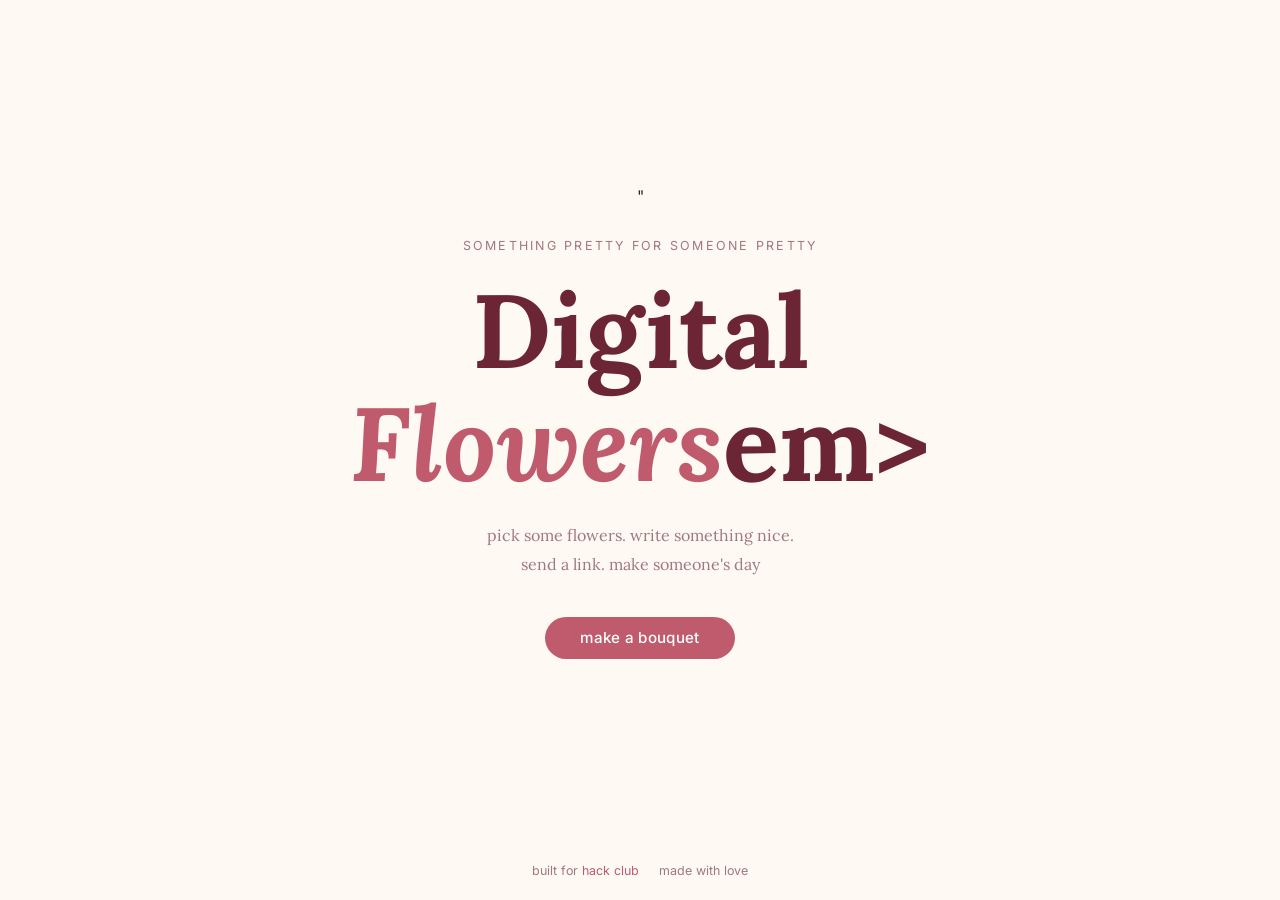
==== index.html @ 5916d431 "initial commit - landing page and bouquet builder" ====
<html lang="en">
    <head>
        <meta charset="UTF-8"/>
        <meta name="viewport" content="width=device-width, inital-scale=1.0 "/>
        <title> Digital Flowers</title>
        <link href="https://fonts.googleapis.com/css2?family=Lora:ital,wght@0,400;0,600;1,400&family=Inter:wght@300;400;500&display=swap" rel="stylesheet" />"
        <link rel="stylesheet" href="style.css" />
    </head>
    <body>
</html>

<div class="bg-flowers" aria-hidden="true">
    <span style="--x: 7%;  --delay: 0s;   --size: 2rem;">🌸</span>
    <span style="--x: 19%; --delay: 1.4s; --size: 1.5rem;">🌼</span>
    <span style="--x: 33%; --delay: 0.6s; --size: 2.2rem;">🌹</span>
    <span style="--x: 50%; --delay: 2.1s; --size: 1.7rem;">🌷</span>
    <span style="--x: 64%; --delay: 0.3s; --size: 2rem;">🌻</span>
    <span style="--x: 78%; --delay: 1.8s; --size: 1.4rem;">🌸</span>
    <span style="--x: 90%; --delay: 0.9s; --size: 2.1rem;">🌼</span>
  </div>

  <main>
    <p class="label">something pretty for someone pretty</p>
    <h1>Digital<br><em>Flowers</em>em></h1><h1>
    <p class="sub">pick some flowers. write something nice.<br> send a link. make someone's day</p>
    <a href="bouquet.html" class="btn">make a bouquet</a>
    </main>
    <footer>
        built for <a href="https://hackclub.com" target="_blank">hack club</a> &nbsp; &nbsp; made with love
    </footer>

</body>
</html>

    
  </main>
---- style.css ----
:root {
    --cream: #fef9f2;
    --blush: #f5cdd6;
    --rose: #bf5b6d;
    --deep: #6b2535;
    --text: #382028;
    --muted: #a07880;
    --white: #ffffff;
}
*, *::before, *::after {
  box-sizing: border-box;
  margin: 0;
  padding: 0;
}

body {
    font-family: 'Inter', sans-serif;
    background: var(--cream);
    color: var(--text);
    min-height: 100vh;
    display: flex;
    flex-direction: column;
    align-items: center;
    justify-content: center;
    overflow: hidden;
    position:relative;
}
main {
    text-align: center;
    z-index: 1;
    padding: 2rem;
}
.label {
    font-size: 0.78rem;
    letter-spacing: 0.18em;
    text-transform: uppercase;
    color: var(--muted);
    margin-bottom: 1.3rem;
}

h1{
    font-family: 'Lora', serif;
    font-size: clamp(3rem, 9vw, 6.5rem);
    line-height: 1.08;
    color: var(--deep);
    margin-bottom: 1.4rem;
}
h1 em {
    font-style: italic;
    color: var(--rose);
}
.sub{
    font-size: 1rem;
    color: var(--muted);
    line-height: 1.8;
    margin-bottom: 2.4rem;
    font-weight: 300;
}
.btn {
    display: inline-block;
    text-decoration: none;
    padding: 0.8rem 2.2rem;
    background: var(--rose);
    color: var(--white);
    border-radius: 999px;
    font-family: 'Inter', sans-serif;
    font-size: 0.95rem;
    font-weight: 500;
    letter-spacing: 0.02em;
    transition: transform 0.15s ease, box shadow 0.15s ease;
}
.btn:hover {
    transform: translateY(-2px);
    box-shadow: 0 8px 24px rgba(191, 91, 109, 0.28);
}
.btn:active {
    transform: translateY(0);
}
.bg-flowers {
    position: fixed;
    inset: 0;
    pointer-events: none;
    z-index: 0;
}
.bg-flowers span {
    position: absolute;
    bottom: -4rem;
    left: var(--x);
    font-size: var(--size);
    opacity: 0;
    animation: drift 10s var(--delay) infinite ease-in-out;
}
@keyframes drift {
    0%   { transform: translateY(0) rotate(0deg);   opacity: 0; }
  8%   { opacity: 0.6; }
  92%  { opacity: 0.4; }
  100% { transform: translateY(-115vh) rotate(20deg); opacity: 0; }
}
footer {
    position: fixed;
    bottom: 1.4rem;
    font-size: 0.78rem;
    color: var(--muted);
    z-index: 1;
}
footer a{
    color: var(--rose);
    text-decoration: none;
}
footer a:hover{
    text-decoration: underline;
}

body.builder-page {
    display: block;
    overflow-y: auto;
    align-items: unset;
    justify-content: unset;
    padding: 2rem 1rem 4rem;
}
.backlink {
    display: inline-block;
    color: var(--muted);
    text-decoration: none;
    font-size: 0.85rem;
    margin-bottom: 2rem;
    padding-left: 0.5rem;
    transition: color 0.15s}

.back-link:hover {
    color: var(--rose);
}
.builder {
    max-width: 560px;
    margin: 0 auto;
}
.step {
    margin-bottom: 2.4rem;
}
.step h2{
    font-family: 'Lora', serif;
    font-size: 1.5rem;
    color: var(--deep);
    margin-bottom: 0.4rem;
    font-weight: 400;
}
.flower-picker {
  display: grid;
  grid-template-columns: repeat(4,1fr);
}
.flower-opt { 
    background: transparent;
    border: 1.5 px colid var(--blush);
    border-radius: 14px;
    padding: 0.9rem 0.6rem;
    cursor: pointer;
    display: flex;
    flex-direction: column;
    align-items: center;
    gap: 0.3rem;
    font-size: 1.8rem;
    transition: border-color 0.15s, background 0.15s, transform 0.1s;
}
.flower-opt span {
    font-family: 'Inter', sans-serif;
    font-size: 0.72rem;
    color: var(--muted);
}
.flower-opt:hover {
    border-color: var(--rose);
    transform: translateY(-2px);
}
.flower-opt.selected{
    background: #fdeef1;
    border-color: var(--rose);
}
.bouquet-preview {
    background: var(--white);
    border: 1.5px dashed var(--blush);
    border-radius: 18px;
    min-height: 100px;
    padding: 1.2rem;
    margin-bottom: 2.4rem;
    display: flex;
    flex-wrap: wrap;
    gap: 0.4rem;
    align-items: center;
    justify-content: center;
}
.preview-empty {
    font-size: 0.85rem;
    color: var(--muted);
    text-align: center;
    width: 100%;
    display: block;
}
.preview-flower {
    font-size: 2rem;
    animation: pop 0.2 ease;
}
@keyframes pop{ 
    0%   { transform: scale(0.5); opacity: 0; }
  70%  { transform: scale(1.15); }
  100% { transform: scale(1); opacity: 1; }
}
.field {
    display: flex;
    flex-direction: column;
    gap: 0.4rem;
    margin-bottom: 1rem;
}
.field input,
.field textarea {
    font-family: 'Inter, sanserif';
    font-size: 0.95rem;
    color: var(--white);
    border: 1.5px solid var(--blush);
    border-radius: 10px;
    padding: 0.7rem 0.9rem;
    outline: none;
    resize: none;
    transition: border-color 0.15s;
}
.field input:focus,
.field textarea:focus {
    border-color: var(--rose);
}
.link-box {
    margin-top: 1.4rem;
    background: var(--white);
    border: 1.5px solid var(--blush);
    border-radius: 14px;
    padding: 1.2rem;
}
.link-label {
    font-size: 0.78rem;
    text-transform:uppercase;
    letter-spacing: 0.12em;
    color:var(--muted);
    margin-bottom: 0.7rem;
}
.link-row {
    display: flex
    gap: 0.6rem;
}
.link-row input{
    flex: 1;
    font-family: 'Inter', sans-serif;
    font-size: 0.82rem;
    color: var(--muted);
    background: var(--cream);
    border: 1.5px solid var(--blush);
    border-radius: 8px;
    padding: 0.55rem 0.8rem;
    outline: none;
}
.copy-btn{
    background: var(--rose);
    color: var(--white);
    border: none;
    border-radius: 8px;
    padding: 0.55rem 1rem;
    font-family: 'Inter, sans-serif';
    font-size: 0.85rem;
    cursor: pointer;
    transition: opacity 0.15s ;
}
.copy-btn:hover{
    opacity: 0.85;
}
.copied-msg {
    font-size: 0.8rem;
    color: var(--rose);
    margin-top: 0.6rem;
    opacity:0;
    transition: opacity 0.3s;
}
.copied-msg.visible {
opacity 1;
}
.flower-opt img {
    width: 64px;
    height: 64px;
    object-fit: contain;
}
.preview-flower {
    width: 70px;
    height: 70px;
    object-fit: contain;
    animation: pop 0.2s ease;
}
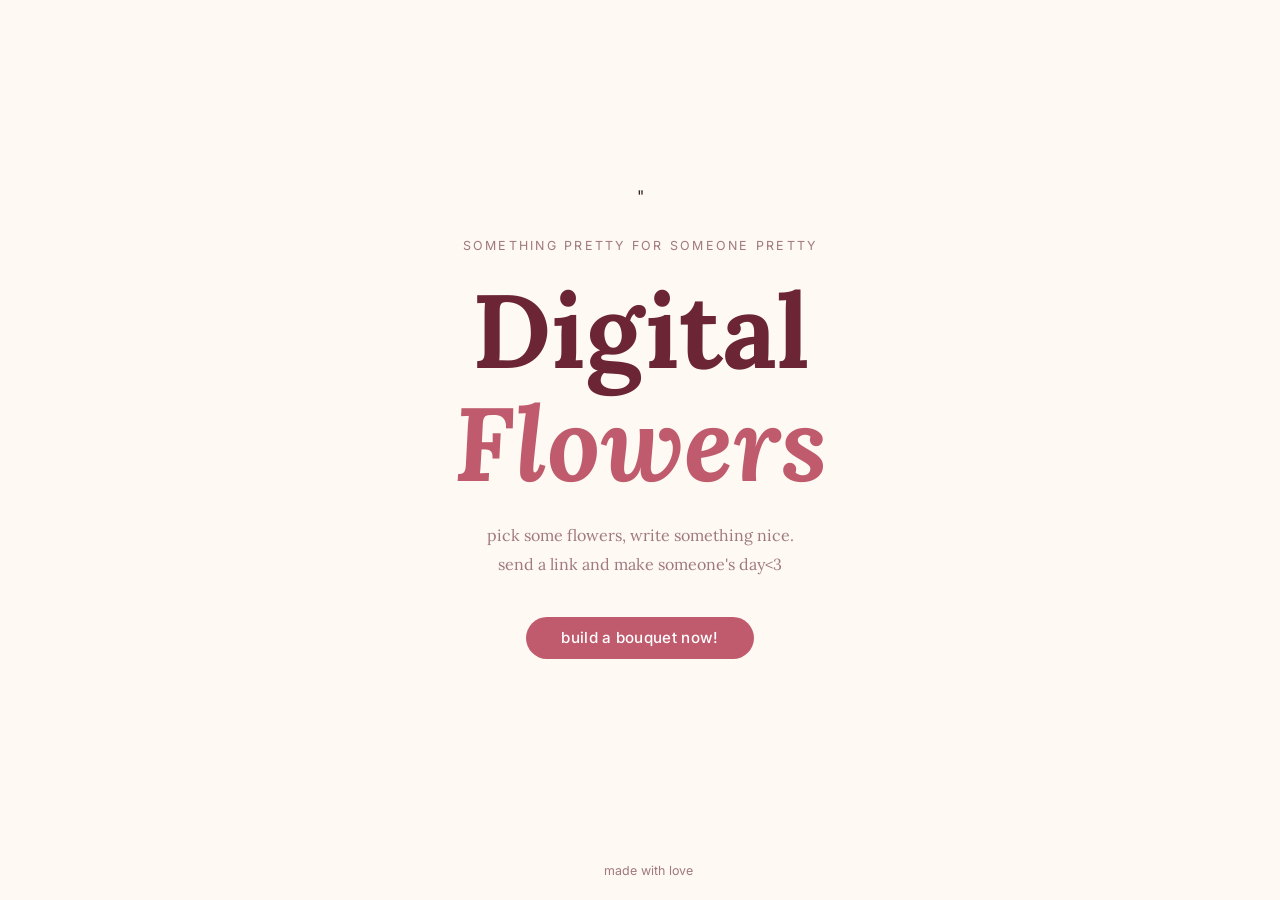
==== commit 47618a38: "improved the design of main landing page + fixed some more bugs" ====
--- a/index.html
+++ b/index.html
@@ -10,23 +10,24 @@
 </html>
 
 <div class="bg-flowers" aria-hidden="true">
-    <span style="--x: 7%;  --delay: 0s;   --size: 2rem;">🌸</span>
-    <span style="--x: 19%; --delay: 1.4s; --size: 1.5rem;">🌼</span>
-    <span style="--x: 33%; --delay: 0.6s; --size: 2.2rem;">🌹</span>
-    <span style="--x: 50%; --delay: 2.1s; --size: 1.7rem;">🌷</span>
-    <span style="--x: 64%; --delay: 0.3s; --size: 2rem;">🌻</span>
-    <span style="--x: 78%; --delay: 1.8s; --size: 1.4rem;">🌸</span>
-    <span style="--x: 90%; --delay: 0.9s; --size: 2.1rem;">🌼</span>
-  </div>
+    <img style="--x: 7%;  --delay: 0s; --size: 5rem;" src="daisy.png.png" />
+    <img style="--x: 19%; --delay: 0.3s; --size: 5rem;" src="rose.png.png" />
+    <img style="--x: 33%; --delay: 0.1s; --size: 5.5rem;" src="sunflower.png.png" />
+    <img style="--x: 50%; --delay: 0.2s; --size: 5rem;" src="lily.png.png"/>
+    <img style="--x: 64%; --delay: 0.2s; --size: 5rem;" src="daisy.png.png" />
+    <img style="--x: 78%; --delay: 0.3s; --size: 4.5rem;" src="rose.png.png" />
+    <img style="--x: 90%; --delay: 0.1s; --size: 5rem;" src="lily.png.png"/>
+        <img style="--x: 33%; --delay: 0.1s; --size: 5.5rem;" src="sunflower.png.png" />
+</div>
 
   <main>
     <p class="label">something pretty for someone pretty</p>
-    <h1>Digital<br><em>Flowers</em>em></h1><h1>
-    <p class="sub">pick some flowers. write something nice.<br> send a link. make someone's day</p>
-    <a href="bouquet.html" class="btn">make a bouquet</a>
+    <h1>Digital<br><em>Flowers</em></h1><h1>
+    <p class="sub">pick some flowers, write something nice.<br> send a link and make someone's day<3 </p>
+    <a href="bouquet.html" class="btn">build a bouquet now!</a>
     </main>
     <footer>
-        built for <a href="https://hackclub.com" target="_blank">hack club</a> &nbsp; &nbsp; made with love
+         &nbsp; &nbsp; made with love
     </footer>
 
 </body>
--- a/style.css
+++ b/style.css
@@ -82,18 +82,20 @@
     pointer-events: none;
     z-index: 0;
 }
-.bg-flowers span {
+.bg-flowers img {
     position: absolute;
     bottom: -4rem;
     left: var(--x);
-    font-size: var(--size);
+    width: var(--size);
+    height: var(--size);
+    object-fit: contain;
     opacity: 0;
     animation: drift 10s var(--delay) infinite ease-in-out;
 }
 @keyframes drift {
     0%   { transform: translateY(0) rotate(0deg);   opacity: 0; }
-  8%   { opacity: 0.6; }
-  92%  { opacity: 0.4; }
+  8%   { opacity: 1; }
+  92%  { opacity: 0.85; }
   100% { transform: translateY(-115vh) rotate(20deg); opacity: 0; }
 }
 footer {
@@ -136,6 +138,7 @@
 }
 .step {
     margin-bottom: 2.4rem;
+    margin-top: 1rem;
 }
 .step h2{
     font-family: 'Lora', serif;
@@ -180,6 +183,7 @@
     border-radius: 18px;
     min-height: 100px;
     padding: 1.2rem;
+    margin-top: 2rem;
     margin-bottom: 2.4rem;
     display: flex;
     flex-wrap: wrap;
@@ -187,13 +191,6 @@
     align-items: center;
     justify-content: center;
 }
-.preview-empty {
-    font-size: 0.85rem;
-    color: var(--muted);
-    text-align: center;
-    width: 100%;
-    display: block;
-}
 .preview-flower {
     font-size: 2rem;
     animation: pop 0.2 ease;
@@ -211,15 +208,16 @@
 }
 .field input,
 .field textarea {
-    font-family: 'Inter, sanserif';
+    font-family: 'Inter', sanserif;
     font-size: 0.95rem;
-    color: var(--white);
+    color: var(--deep);
     border: 1.5px solid var(--blush);
     border-radius: 10px;
     padding: 0.7rem 0.9rem;
     outline: none;
     resize: none;
     transition: border-color 0.15s;
+    background: var(--cream);
 }
 .field input:focus,
 .field textarea:focus {
@@ -289,6 +287,89 @@
     object-fit: contain;
     animation: pop 0.2s ease;
 }
-
-
-
+.bouquet-preview {
+    position: relative;
+    min-height: 300px;
+    background: transparent;
+    border: 1.5px; dashed var(--blush);
+    border-radius: 18px;
+    margin-bottom: 2.4rem;
+    display: flex;
+    align-items: flex-end;
+    justify-content: center;
+    padding-bottom: 1rem;
+}
+.preview-empty{
+  font-size: 0.85rem;
+  color: var(--muted);
+  text-align: center;
+  width: 100%;
+  display: block;
+  position: absolute;
+  top: 1rem;
+  left: 0;
+  z-index: 2;
+   
+}
+.greens {
+    position: absolute;
+    bottom: 0;
+    left: 50%;
+    transform: translateX(-50%);
+    width: 260px;
+    pointer-events: none;
+    z-index: 0;
+}
+.flowers-layer {
+    position: absolute;
+    bottom: 70px;
+    left: 50%;
+    transform: translateX(-50%);
+    width: 260px;
+    height: 180px;
+    z-index: 1;
+}
+ .preview-flower {
+    position: absolute;
+    width: 55px;
+    height: 55px;
+    object-fit: contain;
+    animation: pop 0.2s ease;
+}
+body.view-page {
+    display: flex;
+    flex-direction: column;
+    align-items: center;
+    justify-content: center;
+    min-height: 100vh;
+    padding: 2rem 1 rem;
+    gap: 2rem;
+}
+.view-card {
+    background: var(--white);
+    border-radius: 24px;
+    padding: 2.5rem 2rem;
+    max-width: 380px;
+    width: 100%;
+    text-align: center;
+    box-shadow: 0 12px 40px rgba(191, 91, 109, 0.12);
+}
+
+.view-to {
+    font-family: 'Lora', serif;
+    font-size: 1.4rem;
+    color: var(--deep);
+    margin-bottom: 1.5rem;
+}
+.view-msg {
+    font-size: 1rem;
+    color: var(--text);
+    line-height: 1.8;
+    margin: 1.5rem 9;
+    white-space: pre-wrap;
+}
+.view-from {
+    font-size: 0.9rem;
+    color: var(--muted);
+    font-style: italic;
+}
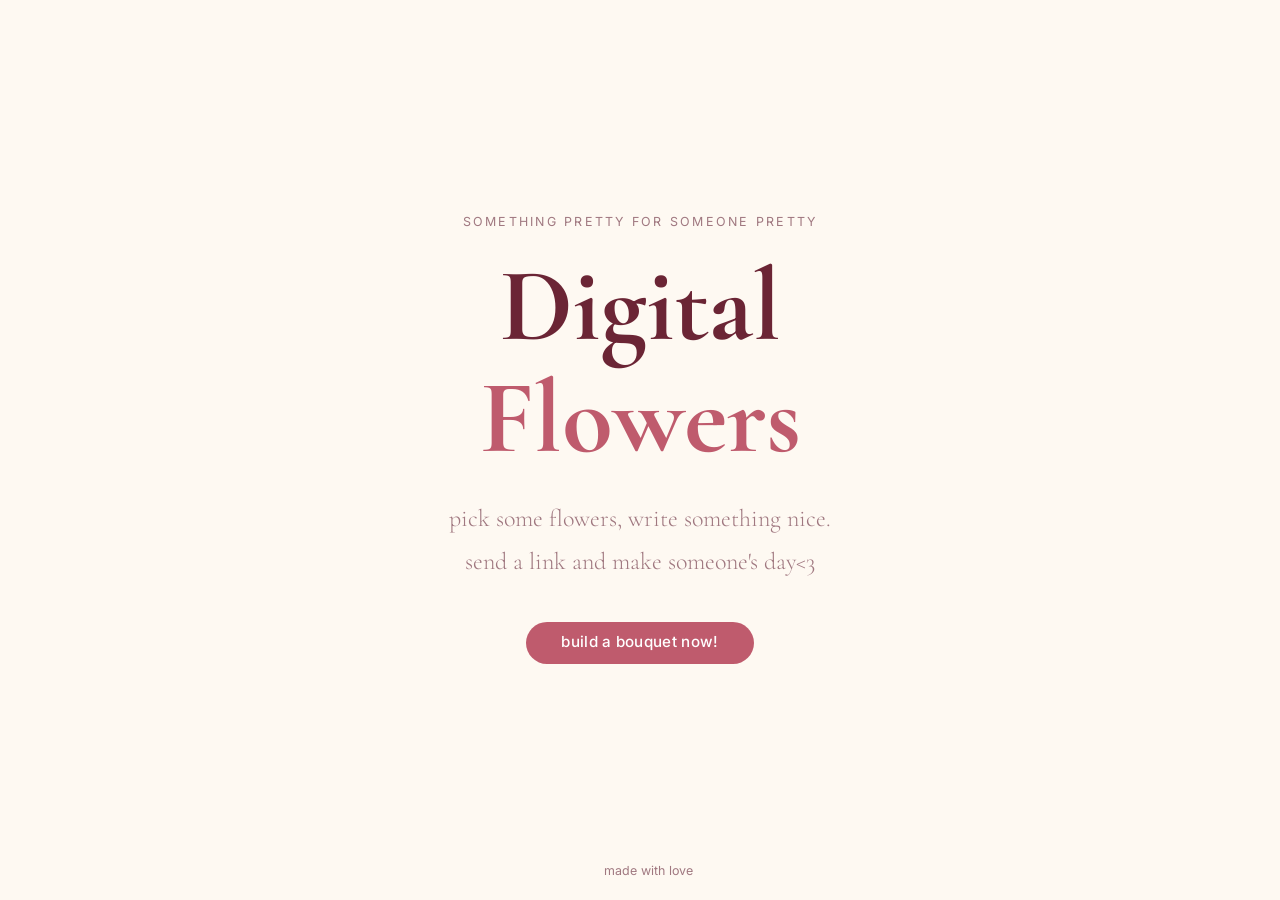
==== commit b08b88cb: "updating everything" ====
--- a/index.html
+++ b/index.html
@@ -3,7 +3,7 @@
         <meta charset="UTF-8"/>
         <meta name="viewport" content="width=device-width, inital-scale=1.0 "/>
         <title> Digital Flowers</title>
-        <link href="https://fonts.googleapis.com/css2?family=Lora:ital,wght@0,400;0,600;1,400&family=Inter:wght@300;400;500&display=swap" rel="stylesheet" />"
+        <link href="https://fonts.googleapis.com/css2?family=Cormorant+Garamond:ital,wght@0,400;0,600;1,400&family=Inter:wght@300;400;500&display=swap" rel="stylesheet" />
         <link rel="stylesheet" href="style.css" />
     </head>
     <body>
@@ -17,7 +17,7 @@
     <img style="--x: 64%; --delay: 0.2s; --size: 5rem;" src="daisy.png.png" />
     <img style="--x: 78%; --delay: 0.3s; --size: 4.5rem;" src="rose.png.png" />
     <img style="--x: 90%; --delay: 0.1s; --size: 5rem;" src="lily.png.png"/>
-        <img style="--x: 33%; --delay: 0.1s; --size: 5.5rem;" src="sunflower.png.png" />
+
 </div>
 
   <main>
--- a/style.css
+++ b/style.css
@@ -39,18 +39,18 @@
 }
 
 h1{
-    font-family: 'Lora', serif;
+    font-family: 'Cormorant Garamond', serif;
     font-size: clamp(3rem, 9vw, 6.5rem);
     line-height: 1.08;
     color: var(--deep);
     margin-bottom: 1.4rem;
 }
 h1 em {
-    font-style: italic;
+    font-style: normal;
     color: var(--rose);
 }
 .sub{
-    font-size: 1rem;
+    font-size: 1.5rem;
     color: var(--muted);
     line-height: 1.8;
     margin-bottom: 2.4rem;
@@ -84,13 +84,13 @@
 }
 .bg-flowers img {
     position: absolute;
-    bottom: -4rem;
+    bottom: 5vh;
     left: var(--x);
     width: var(--size);
     height: var(--size);
     object-fit: contain;
     opacity: 0;
-    animation: drift 10s var(--delay) infinite ease-in-out;
+    animation: drift 6s var(--delay) infinite ease-in-out;
 }
 @keyframes drift {
     0%   { transform: translateY(0) rotate(0deg);   opacity: 0; }
